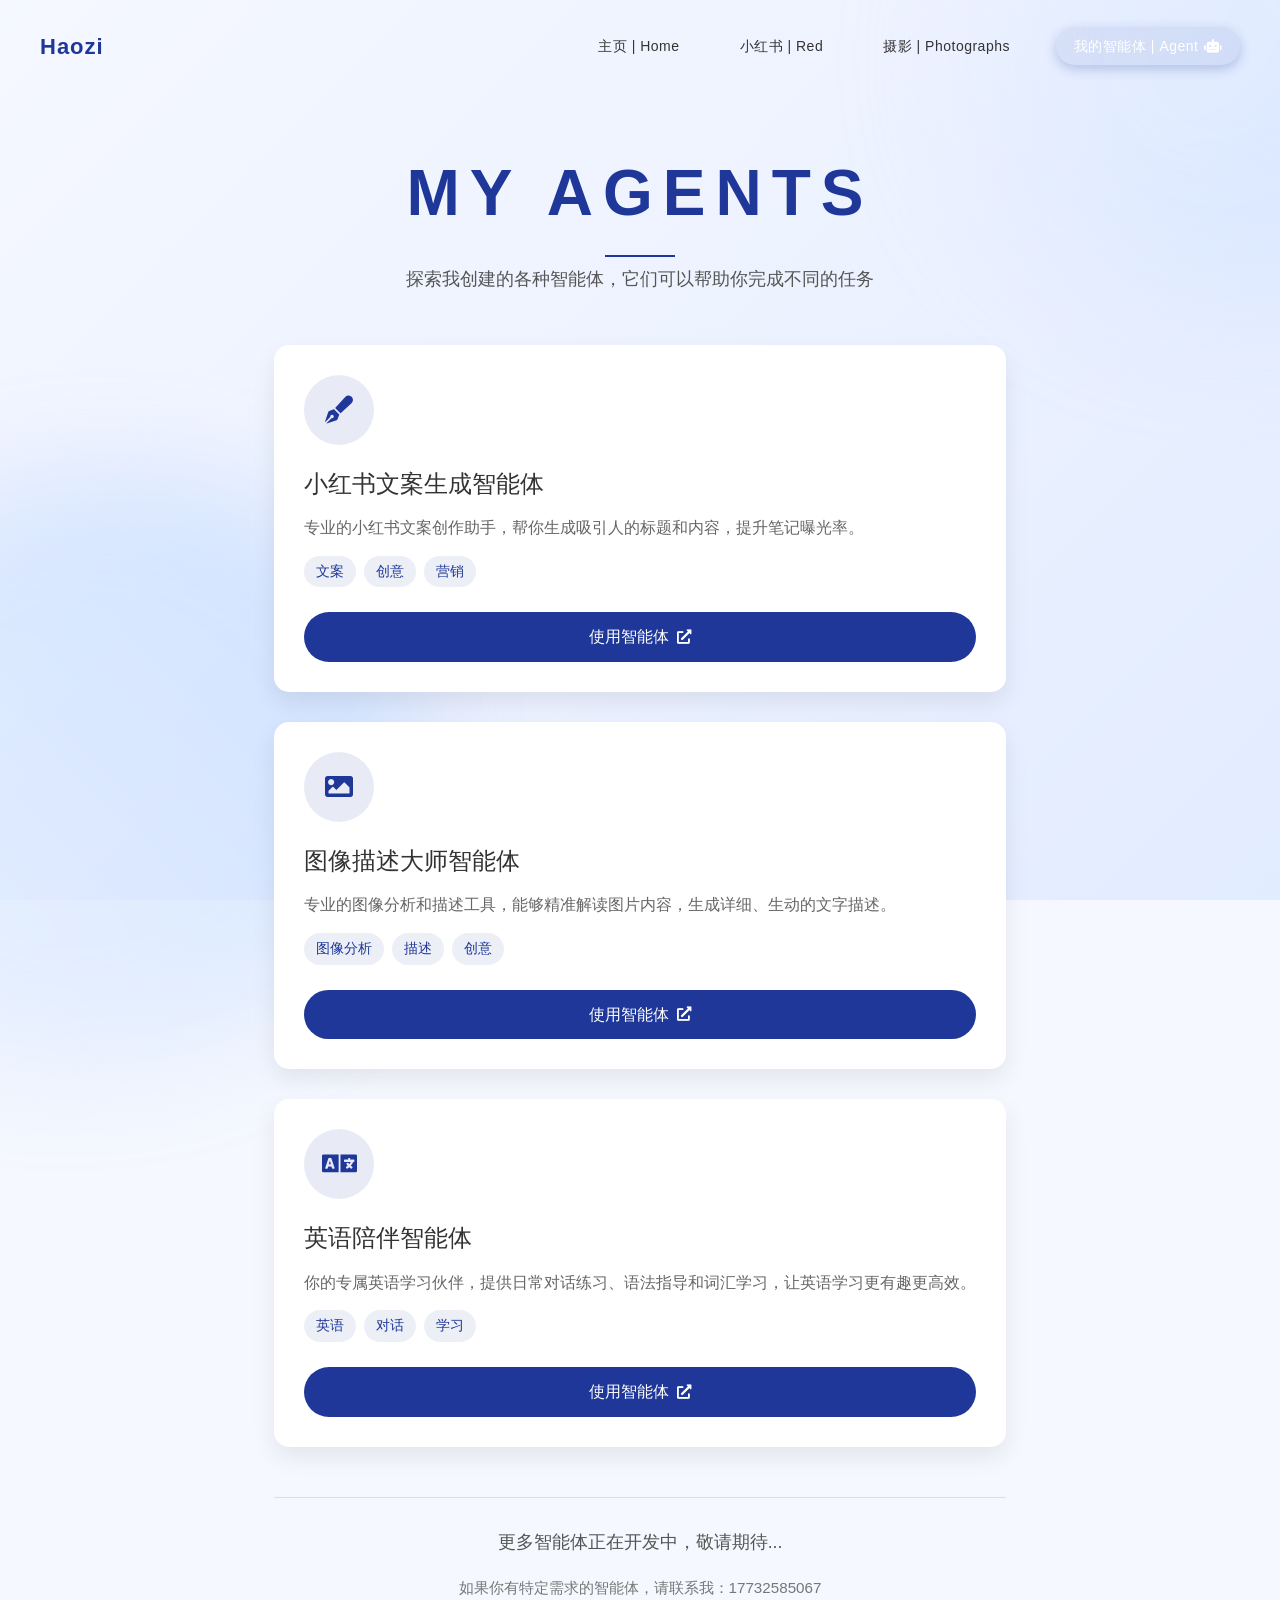
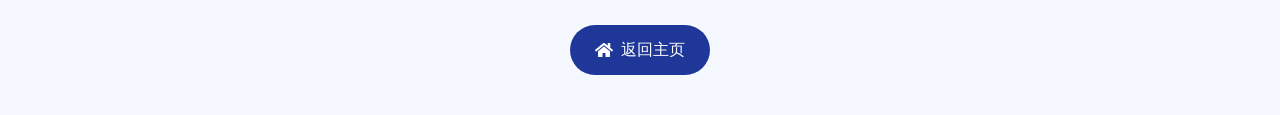
==== agents.html @ 163427b5 "Initial commit: 陈嘉艺术AI个人网站" ====
<!DOCTYPE html>
<html lang="zh">
<head>
    <meta charset="UTF-8">
    <meta name="viewport" content="width=device-width, initial-scale=1.0">
    <title>我的智能体 | 任文浩的个人主页</title>
    <link rel="stylesheet" href="styles/main.css">
    <link rel="stylesheet" href="https://cdnjs.cloudflare.com/ajax/libs/font-awesome/5.15.4/css/all.min.css">
    <link rel="stylesheet" href="styles/background.css">
    <link rel="stylesheet" href="styles/agents.css">
    <link rel="stylesheet" href="styles/animation-background.css">
</head>
<body>
    <div class="page-container">
        <header>
            <div class="logo">
                <a href="index.html" class="logo-link">
                    <span class="logo-text">Haozi</span>
                </a>
            </div>
            <nav>
                <ul>
                    <li><a href="index.html">主页 | Home</a></li>
                    <li><a href="https://www.baidu.com/" target="_blank">小红书 | Red</a></li>
                    <li><a href="photos.html">摄影 | Photographs</a></li>
                    <li><a href="agents.html" class="agent-link active">我的智能体 | Agent <i class="fas fa-robot"></i></a></li>
                </ul>
            </nav>
        </header>

        <main class="agents-container">
            <div class="agents-header">
                <h1>MY AGENTS</h1>
                <p>探索我创建的各种智能体，它们可以帮助你完成不同的任务</p>
            </div>
            
            <div class="agents-grid">
                <!-- 智能体卡片1：小红书文案生成智能体 -->
                <div class="agent-card">
                    <div class="agent-icon">
                        <i class="fas fa-pen-fancy"></i>
                    </div>
                    <div class="agent-info">
                        <h3>小红书文案生成智能体</h3>
                        <p class="agent-description">专业的小红书文案创作助手，帮你生成吸引人的标题和内容，提升笔记曝光率。</p>
                        <div class="agent-features">
                            <span class="feature-tag">文案</span>
                            <span class="feature-tag">创意</span>
                            <span class="feature-tag">营销</span>
                        </div>
                    </div>
                    <a href="https://www.coze.cn/s/GL30suXXwO0/" class="use-agent-btn" target="_blank">
                        <span>使用智能体</span>
                        <i class="fas fa-external-link-alt"></i>
                    </a>
                </div>

                <!-- 智能体卡片2：图像描述大师智能体 -->
                <div class="agent-card">
                    <div class="agent-icon">
                        <i class="fas fa-image"></i>
                    </div>
                    <div class="agent-info">
                        <h3>图像描述大师智能体</h3>
                        <p class="agent-description">专业的图像分析和描述工具，能够精准解读图片内容，生成详细、生动的文字描述。</p>
                        <div class="agent-features">
                            <span class="feature-tag">图像分析</span>
                            <span class="feature-tag">描述</span>
                            <span class="feature-tag">创意</span>
                        </div>
                    </div>
                    <a href="https://www.coze.cn/store/agent/7479690901959770164?bot_id=true" class="use-agent-btn" target="_blank">
                        <span>使用智能体</span>
                        <i class="fas fa-external-link-alt"></i>
                    </a>
                </div>

                <!-- 智能体卡片3：英语陪伴智能体 -->
                <div class="agent-card">
                    <div class="agent-icon">
                        <i class="fas fa-language"></i>
                    </div>
                    <div class="agent-info">
                        <h3>英语陪伴智能体</h3>
                        <p class="agent-description">你的专属英语学习伙伴，提供日常对话练习、语法指导和词汇学习，让英语学习更有趣更高效。</p>
                        <div class="agent-features">
                            <span class="feature-tag">英语</span>
                            <span class="feature-tag">对话</span>
                            <span class="feature-tag">学习</span>
                        </div>
                    </div>
                    <a href="https://www.coze.cn/s/QWoP2uKy8OQ/" class="use-agent-btn" target="_blank">
                        <span>使用智能体</span>
                        <i class="fas fa-external-link-alt"></i>
                    </a>
                </div>
            </div>

            <div class="agents-footer">
                <p>更多智能体正在开发中，敬请期待...</p>
                <div class="contact-for-agent">
                    <p>如果你有特定需求的智能体，请联系我：17732585067</a></p>
                </div>
                <div class="back-to-home">
                    <a href="index.html" class="back-home-btn">
                        <i class="fas fa-home"></i> 返回主页
                    </a>
                </div>
            </div>
        </main>
    </div>

    <script src="js/main.js"></script>
</body>
</html>
---- styles/main.css ----
/* 重置默认样式 */
* {
    margin: 0;
    padding: 0;
    box-sizing: border-box;
}

body {
    font-family: 'Microsoft YaHei', Arial, sans-serif;
    line-height: 1.6;
    color: #333;
}

.page-container {
    max-width: 1440px;
    margin: 0 auto;
    padding: 0 40px;
    min-height: 100vh;
    display: flex;
    flex-direction: column;
}

/* 头部样式 - 更简洁高级 */
header {
    display: flex;
    justify-content: space-between;
    align-items: center;
    padding: 25px 0;
    margin-bottom: 10px;
}

.logo {
    display: flex;
    align-items: center;
    animation: fadeInRight 0.8s ease-out;
}

/* 添加logo链接样式 */
.logo-link {
    text-decoration: none;
    color: inherit;
    display: inline-block;
    cursor: pointer;
}

.logo-link:hover {
    color: inherit;
}

.logo-text {
    font-family: 'Arial', sans-serif;
    color: #1e3799;
    font-size: 22px;
    font-weight: 800;
    letter-spacing: 1px;
    transition: all 0.3s ease;
}

.logo-text:hover {
    transform: translateY(-2px);
    text-shadow: 0 2px 10px rgba(30, 55, 153, 0.2);
}

/* 移除圆形图标样式 */
.logo::before {
    display: none;
}

nav ul {
    list-style: none;
    display: flex;
    gap: 1rem;
    animation: fadeInUp 0.8s ease-out 1s;
    opacity: 0;
    animation-fill-mode: forwards;
}

nav a {
    text-decoration: none;
    color: #333;
    font-size: 14px;
    font-weight: 500;
    padding: 10px 14px;
    border-radius: 25px;
    transition: all 0.3s ease;
    position: relative;
    display: inline-block;
    letter-spacing: 0.5px;
}

nav a:hover {
    color: #1e3799;
    background-color: rgba(30, 55, 153, 0.08);
    transform: translateY(-2px);
}

nav a::after {
    content: '';
    position: absolute;
    bottom: 0;
    left: 50%;
    width: 0;
    height: 2px;
    background-color: #1e3799;
    transition: all 0.3s ease;
    transform: translateX(-50%);
    opacity: 0;
}

nav a:hover::after {
    width: 70%;
    opacity: 1;
}

nav ul li {
    opacity: 0;
    animation: fadeInRight 0.8s ease-out forwards;
}

nav ul li:nth-child(1) { animation-delay: 0.2s; }
nav ul li:nth-child(2) { animation-delay: 0.3s; }
nav ul li:nth-child(3) { animation-delay: 0.4s; }

/* 主要内容区域 */
.content-wrapper {
    padding: 0;
    max-width: 1200px;
    display: flex;
    justify-content: space-between;
    align-items: center;
    gap: 60px;
    margin: 0 auto;
    position: relative;
    z-index: 1;
    padding: 20px 0;
}

.text-content {
    flex: 1;
}

.avatar-content {
    flex: 1;
    display: flex;
    justify-content: center;
    align-items: center;
    padding: 20px;
    position: relative;
    z-index: 1;
}

.avatar-image {
    max-width: 100%;
    height: auto;
    max-height: 700px;
    object-fit: contain;
    filter: drop-shadow(0 15px 30px rgba(0, 0, 0, 0.12));
    animation: fadeInRight 1s ease-out 0.4s;
    opacity: 0;
    animation-fill-mode: forwards;
    border-radius: 30px;
    transition: transform 0.4s cubic-bezier(0.175, 0.885, 0.32, 1.275), filter 0.4s ease;
}

.avatar-content::before {
    content: '';
    position: absolute;
    top: 30px;
    right: 30px;
    width: 90%;
    height: 90%;
    background: linear-gradient(135deg, rgba(30, 55, 153, 0.15), rgba(30, 55, 153, 0.03));
    border-radius: 30px;
    z-index: -1;
    transform: rotate(-3deg);
    transition: transform 0.4s cubic-bezier(0.175, 0.885, 0.32, 1.275);
    backdrop-filter: blur(5px);
}

.avatar-content:hover .avatar-image {
    transform: translateY(-12px) scale(1.03);
    filter: drop-shadow(0 20px 40px rgba(0, 0, 0, 0.18));
}

.avatar-content:hover::before {
    transform: rotate(-5deg) scale(1.05);
}

.text-content h1 {
    font-size: 68px;
    margin-bottom: 15px;
    color: #1e3799;
    animation: fadeInUp 0.8s ease-out;
    font-weight: 700;
    letter-spacing: -1px;
}

.text-content h2 {
    font-size: 58px;
    margin-bottom: 40px;
    color: #1e3799;
    white-space: nowrap;
    animation: fadeInUp 0.8s ease-out 0.2s;
    opacity: 0;
    animation-fill-mode: forwards;
    font-weight: 700;
    letter-spacing: -0.5px;
}

.intro-text {
    font-size: 24px;
    margin-bottom: 15px;
    color: #333;
    max-width: 800px;
    line-height: 1.4;
    animation: fadeInUp 0.8s ease-out 0.4s;
    opacity: 0;
    animation-fill-mode: forwards;
}

.intro-text-en {
    font-size: 20px;
    color: #666;
    margin-bottom: 50px;
    max-width: 800px;
    line-height: 1.4;
    animation: fadeInUp 0.8s ease-out 0.6s;
    opacity: 0;
    animation-fill-mode: forwards;
}

.download-btn {
    background-color: #1e3799;
    color: white;
    padding: 16px 42px;
    border: none;
    border-radius: 30px;
    cursor: pointer;
    font-size: 17px;
    margin-bottom: 50px;
    animation: fadeInUp 0.8s ease-out 0.8s;
    opacity: 0;
    animation-fill-mode: forwards;
    position: relative;
    overflow: hidden;
    transition: all 0.3s cubic-bezier(0.175, 0.885, 0.32, 1.275), background-color 0.4s ease;
    box-shadow: 0 6px 15px rgba(30, 55, 153, 0.2);
    letter-spacing: 1.5px;
    font-weight: 500;
}

.download-btn:hover {
    background-color: #152c7c;
    transform: translateY(-2px);
    box-shadow: 0 8px 20px rgba(30, 55, 153, 0.4);
}

.download-btn::before {
    content: '';
    position: absolute;
    top: 0;
    left: -100%;
    width: 100%;
    height: 100%;
    background: linear-gradient(90deg, transparent, rgba(255, 255, 255, 0.2), transparent);
    transition: all 0.6s ease;
}

.download-btn:hover::before {
    left: 100%;
}

.download-btn i {
    margin-left: 8px;
    transition: transform 0.3s ease;
}

.download-btn:hover i {
    transform: translateY(-2px);
}

/* 响应式设计 */
@media (max-width: 768px) {
    .page-container {
        padding: 0 20px;
    }

    nav ul {
        gap: 1rem;
    }

    .text-content h1 {
        font-size: 48px;
    }

    .text-content h2 {
        font-size: 42px;
    }

    .intro-text {
        font-size: 20px;
    }

    .intro-text-en {
        font-size: 18px;
    }

    .avatar-container {
        position: static;
        transform: none;
        margin: 20px auto;
        text-align: center;
    }

    .avatar {
        width: 120px; /* 在移动端稍微缩小尺寸 */
        height: 120px;
    }
}

@media (max-width: 968px) {
    .content-wrapper {
        flex-direction: column;
        text-align: center;
    }

    .avatar-content {
        order: -1;  /* 在移动端将图片放在上方 */
    }

    .avatar-image {
        max-height: 500px;  /* 移动端稍微调整大小 */
    }
}

.main-content {
    flex: 1;
    display: flex;
    align-items: center;
    min-height: 500px;
}

footer {
    background-color: #333;
    color: white;
    padding: 2rem 0;
    margin-top: 3rem;
}

/* 添加玻璃拟态效果的通用类 */
.glass-effect {
    background: rgba(255, 255, 255, 0.7);
    backdrop-filter: blur(5px);
    border-radius: 20px;
    box-shadow: 0 8px 32px rgba(31, 38, 135, 0.1);
}

/* 添加动画关键帧 */
@keyframes fadeInUp {
    from {
        opacity: 0;
        transform: translateY(20px);
    }
    to {
        opacity: 1;
        transform: translateY(0);
    }
}

@keyframes fadeInRight {
    from {
        opacity: 0;
        transform: translateX(-20px);
    }
    to {
        opacity: 1;
        transform: translateX(0);
    }
}

/* 为文本内容添加动画 */
.text-content h1 {
    animation: fadeInUp 0.8s ease-out;
}

.text-content h2 {
    animation: fadeInUp 0.8s ease-out 0.2s;
    opacity: 0;
    animation-fill-mode: forwards;
}

.intro-text {
    animation: fadeInUp 0.8s ease-out 0.4s;
    opacity: 0;
    animation-fill-mode: forwards;
}

.intro-text-en {
    animation: fadeInUp 0.8s ease-out 0.6s;
    opacity: 0;
    animation-fill-mode: forwards;
}

.download-btn {
    animation: fadeInUp 0.8s ease-out 0.8s;
    opacity: 0;
    animation-fill-mode: forwards;
}

/* 为头像添加动画 */
.avatar-image {
    animation: fadeInRight 1s ease-out 0.4s;
    opacity: 0;
    animation-fill-mode: forwards;
}

/* 为导航栏添加动画 */
.logo {
    animation: fadeInRight 0.8s ease-out;
}

nav ul li {
    opacity: 0;
    animation: fadeInRight 0.8s ease-out forwards;
}

nav ul li:nth-child(1) { animation-delay: 0.2s; }
nav ul li:nth-child(2) { animation-delay: 0.3s; }
nav ul li:nth-child(3) { animation-delay: 0.4s; }

/* 添加按钮悬停效果 */
.download-btn {
    transition: transform 0.3s ease, box-shadow 0.3s ease;
}

.download-btn:hover {
    transform: translateY(-2px);
    box-shadow: 0 5px 15px rgba(30, 55, 153, 0.3);
}

/* 添加社交图标悬停效果 */
.social-links a {
    transition: transform 0.3s ease, color 0.3s ease;
}

.social-links a:hover {
    transform: translateY(-3px);
}

.avatar-container {
    position: fixed;
    right: 30px;
    top: 50%;
    transform: translateY(-50%);
    z-index: 100;
    transition: all 0.3s ease; /* 添加过渡效果 */
}

.avatar {
    width: 150px;
    height: 150px;
    border-radius: 50%;
    box-shadow: 0 4px 8px rgba(0, 0, 0, 0.1);
    border: 3px solid #fff;
    transition: all 0.3s ease;
    cursor: pointer; /* 添加鼠标指针样式 */
}

.avatar:hover {
    transform: scale(1.1);
    box-shadow: 0 6px 12px rgba(0, 0, 0, 0.15); /* 增强悬停时的阴影效果 */
    border-color: #1e3799; /* 悬停时改变边框颜色 */
}

/* Agent链接高亮样式 */
.agent-link {
    background-color: #1e3799;
    color: white !important;
    padding: 10px 18px;
    border-radius: 30px;
    transition: all 0.3s cubic-bezier(0.175, 0.885, 0.32, 1.275);
    font-weight: 500;
    display: inline-flex;
    align-items: center;
    font-size: 14px;
    height: 38px;
    box-shadow: 0 4px 12px rgba(30, 55, 153, 0.25);
}

.agent-link:hover {
    background-color: #152c7c;
    transform: translateY(-2px);
    box-shadow: 0 4px 8px rgba(30, 55, 153, 0.3);
    color: white !important;
}

.agent-link i {
    margin-left: 5px;
    font-size: 14px;
}

/* 为Agent链接添加动画 */
nav ul li:nth-child(4) { 
    animation-delay: 0.5s; 
}

/* 确保导航栏项目垂直对齐 */
nav ul {
    list-style: none;
    display: flex;
    gap: 2rem;
    animation: fadeInUp 0.8s ease-out 1s;
    opacity: 0;
    animation-fill-mode: forwards;
    align-items: center;
}

nav ul li {
    display: flex;
    align-items: center;
}
---- styles/background.css ----
/* 背景样式 - 更精致的渐变效果 */
body {
    background-color: #f5f8ff;
    background-image: linear-gradient(135deg, #f5f8ff 0%, #edf2ff 50%, #e2ecff 100%);
    position: relative;
    overflow-x: hidden;
    animation: fadeIn 1.2s ease-out;
    background-attachment: fixed;
}

.page-container {
    background: transparent;
}

/* 添加淡入动画 */
@keyframes fadeIn {
    from {
        opacity: 0;
    }
    to {
        opacity: 1;
    }
}

/* 装饰元素 - 右上角圆形 - 更精致的视觉效果 */
body::before {
    content: '';
    position: fixed;
    top: -180px;
    right: -180px;
    width: 480px;
    height: 480px;
    border-radius: 50%;
    background: linear-gradient(135deg, #ecf3ff 0%, #c4dcff 70%, #a8cbff 100%);
    opacity: 0;
    z-index: -1;
    filter: blur(70px);
    animation: fadeInAndFloat 1.5s ease-out forwards,
               floatCircle 15s ease-in-out infinite;
    transform-origin: center;
    box-shadow: 0 0 90px rgba(30, 55, 153, 0.08);
}

/* 装饰元素 - 左下角波浪形 - 更精致的视觉效果 */
body::after {
    content: '';
    position: fixed;
    bottom: -160px;
    left: -160px;
    width: 580px;
    height: 580px;
    background: linear-gradient(45deg, #d8e7ff 0%, #aed0ff 60%, #94c1ff 100%);
    box-shadow: 0 0 110px rgba(30, 55, 153, 0.12);
    border-radius: 45% 55% 65% 35% / 45% 55% 55% 45%;
    opacity: 0;
    z-index: -1;
    filter: blur(50px);
    animation: fadeInAndFloat 1.5s ease-out 0.3s forwards,
               moveWave 24s ease-in-out infinite,
               floatWave 8s ease-in-out infinite;
}

/* 添加淡入并上浮动画 - 更平滑的效果 */
@keyframes fadeInAndFloat {
    from {
        opacity: 0;
        transform: translateY(20px);
    }
    to {
        opacity: 0.35;
        transform: translateY(0);
    }
}

/* 优化波浪动画 */
@keyframes moveWave {
    0% {
        border-radius: 40% 60% 70% 30% / 40% 50% 60% 50%;
        transform: rotate(0deg);
    }
    50% {
        border-radius: 60% 40% 30% 70% / 50% 60% 40% 50%;
        transform: rotate(3deg);
    }
    100% {
        border-radius: 40% 60% 70% 30% / 40% 50% 60% 50%;
        transform: rotate(0deg);
    }
}

/* 修改浮动动画，增加移动幅度 */
@keyframes floatCircle {
    0% {
        transform: translate(0, 0) rotate(0deg);
    }
    25% {
        transform: translate(-20px, 20px) rotate(3deg);
    }
    50% {
        transform: translate(0, 40px) rotate(0deg);
    }
    75% {
        transform: translate(20px, 20px) rotate(-3deg);
    }
    100% {
        transform: translate(0, 0) rotate(0deg);
    }
}

@keyframes floatWave {
    0% {
        transform: translate(0, 0);
    }
    50% {
        transform: translate(30px, -30px);
    }
    100% {
        transform: translate(0, 0);
    }
}

/* 中间装饰点缀 */
.decoration-dots {
    position: fixed;
    width: 100%;
    height: 100%;
    pointer-events: none;
    z-index: -1;
}

.decoration-dots::before {
    content: '';
    position: absolute;
    width: 8px;
    height: 8px;
    background: #b3d1ff;
    border-radius: 50%;
    top: 20%;
    left: 15%;
    box-shadow: 
        120px 60px 0 -2px #cce0ff,
        200px -50px 0 -3px #d9e9ff,
        -150px 100px 0 -1px #e6f0ff,
        250px 200px 0 -4px #b3d1ff;
    opacity: 0;
    filter: blur(2px);
    animation: fadeInDots 1.5s ease-out 0.6s forwards,
               floatDots 10s ease-in-out infinite;
}

@keyframes fadeInDots {
    from {
        opacity: 0;
        transform: scale(0.8);
    }
    to {
        opacity: 0.4;
        transform: scale(1);
    }
}

@keyframes floatDots {
    0% {
        transform: translate(0, 0) scale(1);
    }
    50% {
        transform: translate(20px, -20px) scale(1.1);
    }
    100% {
        transform: translate(0, 0) scale(1);
    }
}

/* 中间装饰点缀 */
.decoration-dots {
    position: fixed;
    width: 100%;
    height: 100%;
    pointer-events: none;
    z-index: -1;
}

.decoration-dots::before {
    content: '';
    position: absolute;
    width: 8px;
    height: 8px;
    background: #b3d1ff;
    border-radius: 50%;
    top: 20%;
    left: 15%;
    box-shadow: 
        120px 60px 0 -2px #cce0ff,
        200px -50px 0 -3px #d9e9ff,
        -150px 100px 0 -1px #e6f0ff,
        250px 200px 0 -4px #b3d1ff;
    opacity: 0;
    filter: blur(2px);
    animation: fadeInDots 1.5s ease-out 0.6s forwards,
               floatDots 10s ease-in-out infinite;
}

@keyframes fadeInDots {
    from {
        opacity: 0;
        transform: scale(0.8);
    }
    to {
        opacity: 0.4;
        transform: scale(1);
    }
}

@keyframes floatDots {
    0% {
        transform: translate(0, 0) scale(1);
    }
    50% {
        transform: translate(20px, -20px) scale(1.1);
    }
    100% {
        transform: translate(0, 0) scale(1);
    }
}
---- styles/agents.css ----
/* 智能体页面样式 */

/* 主容器样式 */
.agents-container {
    max-width: 1400px;
    margin: 0 auto;
    padding: 40px 20px;
}

/* 页面标题样式 */
.agents-header {
    text-align: center;
    margin-bottom: 50px;
    position: relative;
}

.agents-header h1 {
    font-size: 4rem;
    color: #1e3799;
    font-weight: 600;
    letter-spacing: 10px;
    margin-bottom: 20px;
    text-transform: uppercase;
    position: relative;
    display: inline-block;
}

.agents-header h1:after {
    content: "";
    position: absolute;
    bottom: -12px;
    left: 50%;
    transform: translateX(-50%);
    width: 70px;
    height: 2px;
    background-color: #1e3799;
}

.agents-header p {
    font-size: 1.1rem;
    color: #555;
    max-width: 700px;
    margin: 0 auto;
    line-height: 1.7;
    font-weight: 300;
}

/* 智能体网格布局 - 竖向排列 */
.agents-grid {
    display: flex;
    flex-direction: column;
    gap: 30px;
    margin-bottom: 50px;
    max-width: 800px;
    margin-left: auto;
    margin-right: auto;
}

/* 智能体卡片样式 - 竖向排列 */
.agent-card {
    background-color: white;
    border-radius: 15px;
    overflow: hidden;
    box-shadow: 0 10px 25px rgba(0, 0, 0, 0.08);
    transition: all 0.4s ease;
    display: flex;
    flex-direction: column;
    position: relative;
    padding: 30px;
    width: 100%;
}

.agent-card:hover {
    transform: translateY(-8px);
    box-shadow: 0 15px 35px rgba(0, 0, 0, 0.15);
}

/* 智能体图标样式 */
.agent-icon {
    width: 70px;
    height: 70px;
    background-color: rgba(30, 55, 153, 0.1);
    border-radius: 50%;
    display: flex;
    align-items: center;
    justify-content: center;
    margin-bottom: 20px;
    transition: all 0.3s ease;
}

.agent-card:hover .agent-icon {
    background-color: #1e3799;
    transform: scale(1.05);
}

.agent-icon i {
    font-size: 28px;
    color: #1e3799;
    transition: all 0.3s ease;
}

.agent-card:hover .agent-icon i {
    color: white;
}

/* 智能体信息样式 */
.agent-info {
    flex: 1;
    margin-bottom: 25px;
}

.agent-info h3 {
    font-size: 1.5rem;
    color: #333;
    margin-bottom: 12px;
    font-weight: 500;
}

.agent-description {
    font-size: 1rem;
    color: #666;
    line-height: 1.6;
    margin-bottom: 15px;
}

/* 功能标签样式 */
.agent-features {
    display: flex;
    flex-wrap: wrap;
    gap: 8px;
    margin-top: 15px;
}

.feature-tag {
    background-color: rgba(30, 55, 153, 0.08);
    color: #1e3799;
    padding: 5px 12px;
    border-radius: 20px;
    font-size: 0.85rem;
    font-weight: 500;
    transition: all 0.3s ease;
}

.agent-card:hover .feature-tag {
    background-color: rgba(30, 55, 153, 0.15);
}

/* 使用按钮样式 */
.use-agent-btn {
    display: flex;
    align-items: center;
    justify-content: center;
    gap: 8px;
    background-color: #1e3799;
    color: white;
    text-decoration: none;
    padding: 12px 20px;
    border-radius: 25px;
    font-weight: 500;
    transition: all 0.3s ease;
    margin-top: auto;
}

.use-agent-btn:hover {
    background-color: #152a70;
    transform: translateY(-2px);
    box-shadow: 0 5px 15px rgba(30, 55, 153, 0.3);
}

.use-agent-btn i {
    font-size: 0.9rem;
    transition: transform 0.3s ease;
}

.use-agent-btn:hover i {
    transform: translateX(3px);
}

/* 页脚样式 */
.agents-footer {
    text-align: center;
    margin-top: 50px;
    padding-top: 30px;
    border-top: 1px solid rgba(0, 0, 0, 0.1);
}

.agents-footer p {
    font-size: 1.1rem;
    color: #555;
    margin-bottom: 20px;
}

.contact-for-agent {
    margin-top: 20px;
}

.contact-for-agent p {
    font-size: 0.95rem;
    color: #777;
}

.contact-for-agent a {
    color: #1e3799;
    text-decoration: none;
    transition: all 0.3s ease;
}

.contact-for-agent a:hover {
    text-decoration: underline;
}

/* 活动链接样式 */
.agent-link.active {
    color: #1e3799;
    background-color: rgba(30, 55, 153, 0.08);
}

/* 响应式设计 */
@media (max-width: 1200px) {
    .agents-grid {
        max-width: 700px;
    }
}

@media (max-width: 768px) {
    .agents-grid {
        max-width: 600px;
    }
    
    .agents-header h1 {
        font-size: 3rem;
        letter-spacing: 5px;
    }
}

@media (max-width: 480px) {
    .agents-grid {
        max-width: 100%;
    }
    
    .agent-card {
        padding: 25px;
    }
    
    .agents-header h1 {
        font-size: 2.5rem;
        letter-spacing: 3px;
    }
}

/* 返回主页按钮样式 */
.back-to-home {
    margin-top: 25px;
}

.back-home-btn {
    display: inline-flex;
    align-items: center;
    justify-content: center;
    gap: 8px;
    background-color: #1e3799;
    color: white;
    text-decoration: none;
    padding: 12px 25px;
    border-radius: 25px;
    font-weight: 500;
    transition: all 0.3s ease;
}

.back-home-btn:hover {
    background-color: #152a70;
    transform: translateY(-2px);
    box-shadow: 0 5px 15px rgba(30, 55, 153, 0.3);
}

.back-home-btn i {
    font-size: 1rem;
    transition: transform 0.3s ease;
}

.back-home-btn:hover i {
    transform: translateX(-3px);
}
---- styles/animation-background.css ----
/* 动态背景效果 - 更精致的视觉体验 */
.animated-background {
    position: fixed;
    top: 0;
    left: 0;
    width: 100%;
    height: 100%;
    z-index: -1;
    overflow: hidden;
    background-color: rgba(245, 248, 255, 0.98); /* 更高的不透明度，减少视觉干扰 */
}

/* 渐变背景动画 - 更柔和的色彩过渡 */
.gradient-bg {
    position: absolute;
    width: 200%;
    height: 200%;
    top: -50%;
    left: -50%;
    background: 
        radial-gradient(circle at 30% 40%, rgba(130, 180, 255, 0.04) 0%, rgba(130, 180, 255, 0) 65%),
        radial-gradient(circle at 70% 60%, rgba(160, 200, 255, 0.04) 0%, rgba(160, 200, 255, 0) 65%),
        radial-gradient(circle at 50% 50%, rgba(110, 160, 240, 0.02) 0%, rgba(110, 160, 240, 0) 75%);
    animation: rotateBackground 75s linear infinite; /* 更慢的旋转，更加柔和 */
    opacity: 0.35; /* 降低整体不透明度，更加精致 */
}

@keyframes rotateBackground {
    0% {
        transform: rotate(0deg);
    }
    100% {
        transform: rotate(360deg);
    }
}

/* 浮动粒子效果 - 更精致的粒子设计 */
.particle {
    position: absolute;
    border-radius: 50%;
    background: rgba(190, 215, 255, 0.25); /* 更透明的粒子 */
    box-shadow: 0 0 4px rgba(130, 180, 255, 0.12); /* 更精致的光晕 */
    pointer-events: none;
    backdrop-filter: blur(1px); /* 添加微妙的模糊效果 */
}

/* 连接线效果 - 更精致的线条 */
.connection-lines {
    position: absolute;
    top: 0;
    left: 0;
    width: 100%;
    height: 100%;
    opacity: 0.3; /* 降低连接线不透明度，更加柔和 */
    filter: blur(0.5px); /* 添加微妙的模糊效果，使线条更加柔和 */
}
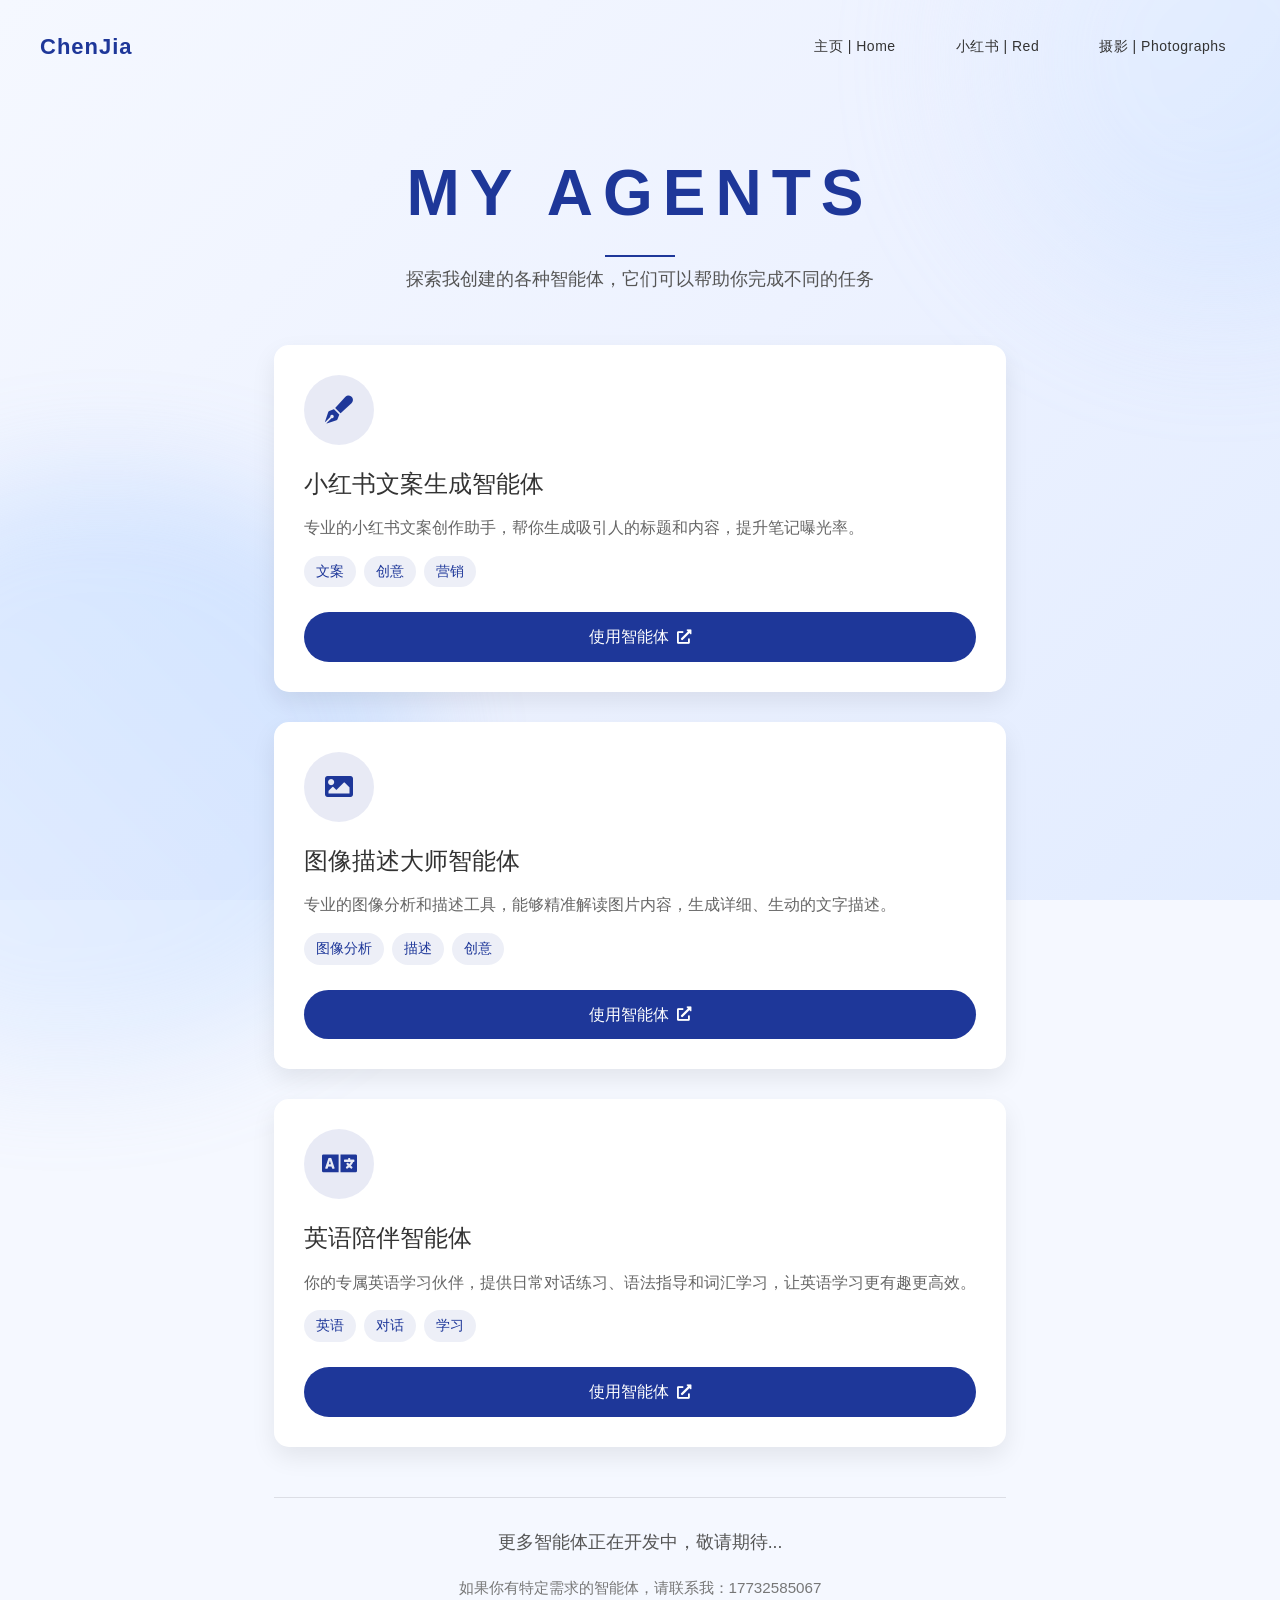
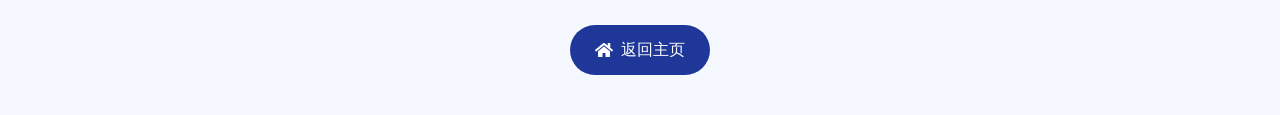
==== commit a7da4414: "更新个人信息：将Haozi改为ChenJia，任文浩改为陈佳，删除我的智能体导航和RESUME页面" ====
--- a/agents.html
+++ b/agents.html
@@ -3,7 +3,7 @@
 <head>
     <meta charset="UTF-8">
     <meta name="viewport" content="width=device-width, initial-scale=1.0">
-    <title>我的智能体 | 任文浩的个人主页</title>
+    <title>我的智能体 | 陈佳的个人主页</title>
     <link rel="stylesheet" href="styles/main.css">
     <link rel="stylesheet" href="https://cdnjs.cloudflare.com/ajax/libs/font-awesome/5.15.4/css/all.min.css">
     <link rel="stylesheet" href="styles/background.css">
@@ -15,7 +15,7 @@
         <header>
             <div class="logo">
                 <a href="index.html" class="logo-link">
-                    <span class="logo-text">Haozi</span>
+                    <span class="logo-text">ChenJia</span>
                 </a>
             </div>
             <nav>
@@ -23,7 +23,6 @@
                     <li><a href="index.html">主页 | Home</a></li>
                     <li><a href="https://www.baidu.com/" target="_blank">小红书 | Red</a></li>
                     <li><a href="photos.html">摄影 | Photographs</a></li>
-                    <li><a href="agents.html" class="agent-link active">我的智能体 | Agent <i class="fas fa-robot"></i></a></li>
                 </ul>
             </nav>
         </header>
